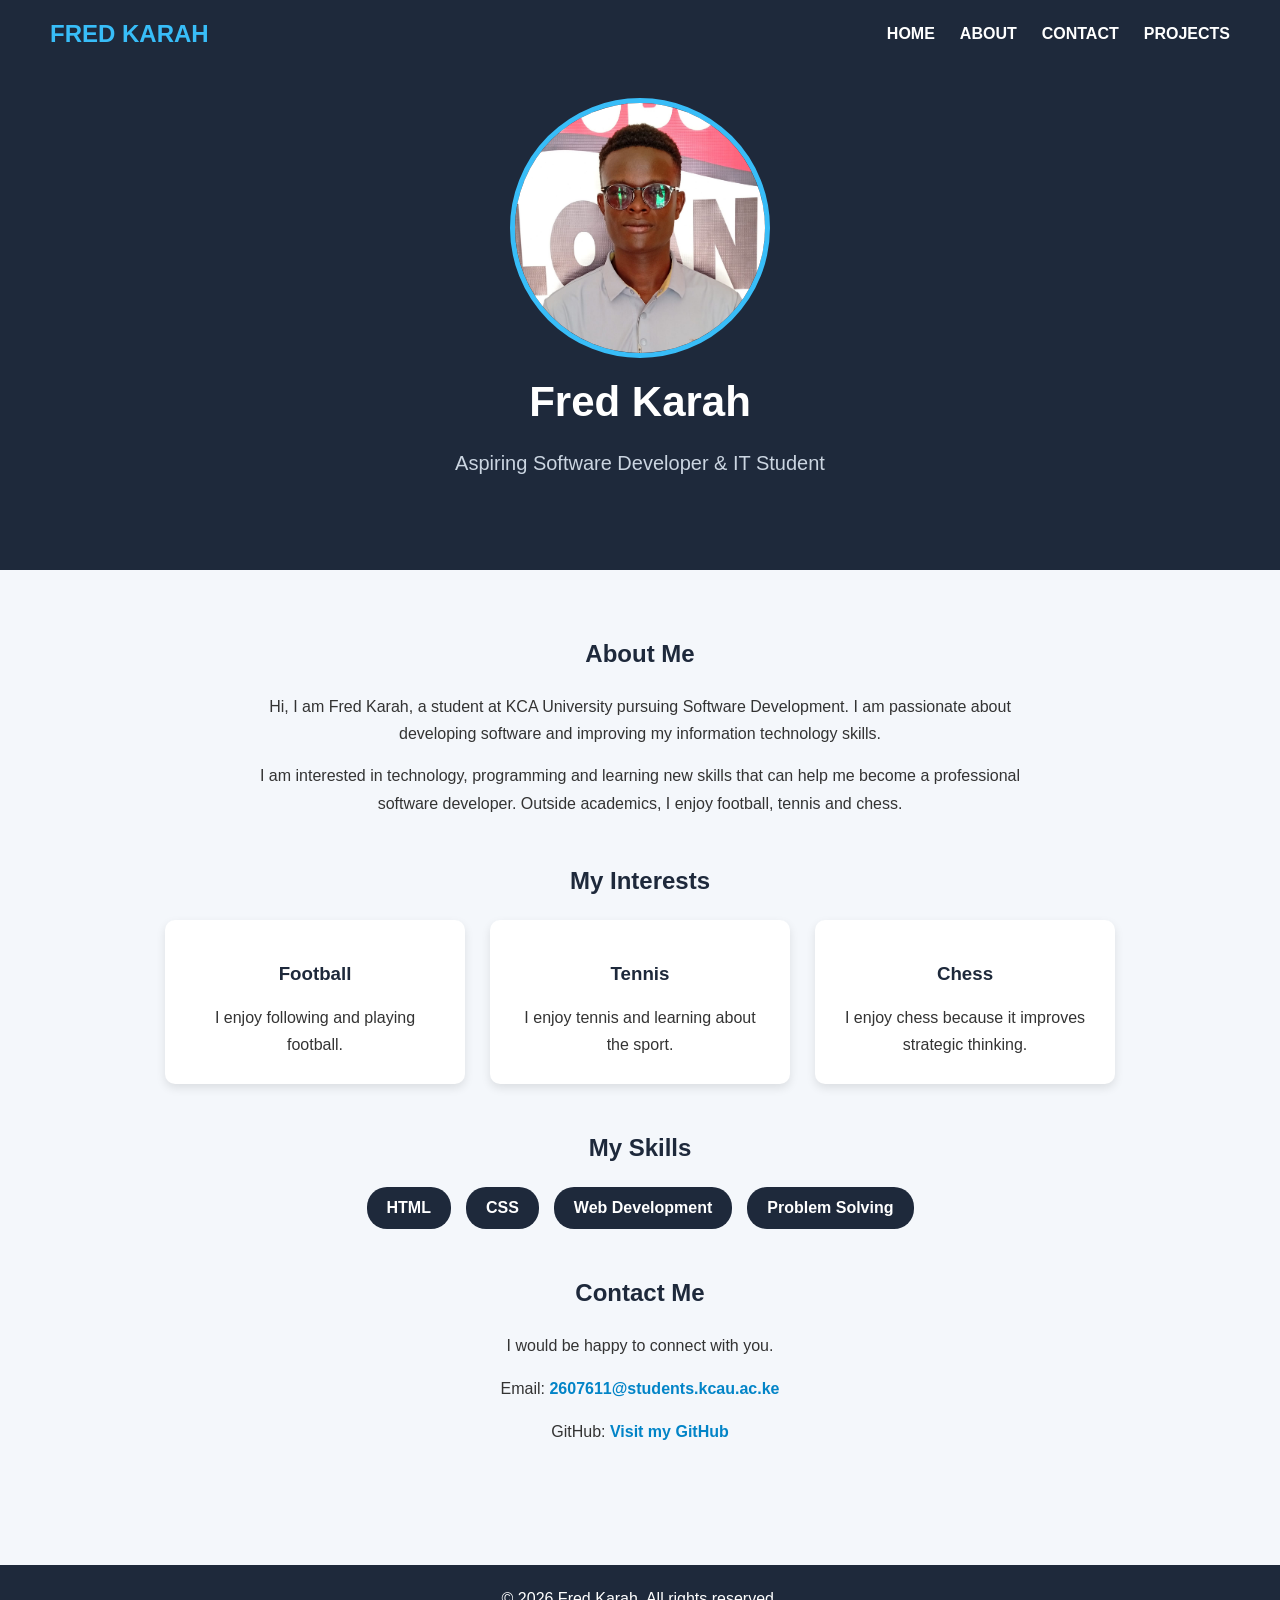
==== index.html @ dfb70fa8 "Initial portfolio website" ====
<!DOCTYPE html>
<html lang="en">

<head>
    <meta charset="UTF-8">
    <meta name="viewport" content="width=device-width, initial-scale=1.0">
    <title>Fred Karah | Portfolio</title>
    <link rel="stylesheet" href="style.css">
</head>

<body>

    <!-- Header / Hero Section -->
    <header class="hero">

        <nav>
            <div class="logo">FRED KARAH</div>

            <div class="nav-links">
                <a href="index.html">HOME</a>
                <a href="#about">ABOUT</a>
                <a href="#contact">CONTACT</a>
                <a href="projects.html">PROJECTS</a>
            </div>
        </nav>

        <div class="hero-content">
            <img src="pictures/fred-photo.jpg"
                 alt="Professional photo of Fred Karah"
                 width="250"
                 height="250"
                 class="profile-photo">

            <h1>Fred Karah</h1>

            <p class="tagline">
                Aspiring Software Developer &amp; IT Student
            </p>
        </div>

    </header>

    <!-- Main Content -->
    <main>

        <!-- About Section -->
        <section id="about" class="about-section">

            <h2>About Me</h2>

            <p>
                Hi, I am Fred Karah, a student at KCA University pursuing
                Software Development. I am passionate about developing
                software and improving my information technology skills.
            </p>

            <p>
                I am interested in technology, programming and learning
                new skills that can help me become a professional software
                developer. Outside academics, I enjoy football, tennis
                and chess.
            </p>

        </section>

        <!-- Interests -->
        <section class="interests-section">

            <h2>My Interests</h2>

            <div class="interests">
                <div class="interest-card">
                    <h3>Football</h3>
                    <p>I enjoy following and playing football.</p>
                </div>

                <div class="interest-card">
                    <h3>Tennis</h3>
                    <p>I enjoy tennis and learning about the sport.</p>
                </div>

                <div class="interest-card">
                    <h3>Chess</h3>
                    <p>I enjoy chess because it improves strategic thinking.</p>
                </div>
            </div>

        </section>

        <!-- Skills -->
        <section class="skills-section">

            <h2>My Skills</h2>

            <div class="skills">
                <span>HTML</span>
                <span>CSS</span>
                <span>Web Development</span>
                <span>Problem Solving</span>
            </div>

        </section>

        <!-- Contact -->
        <section id="contact" class="contact-section">

            <h2>Contact Me</h2>

            <p>
                I would be happy to connect with you.
            </p>

            <p>
                Email:
                <a href="mailto:2607611@students.kcau.ac.ke">
                    2607611@students.kcau.ac.ke
                </a>
            </p>

            <p>
                GitHub:
               <a href="https://github.com/ngumifred47-cyber" target="_blank">
    Visit my GitHub
</a>
            </p>

        </section>

    </main>

    <!-- Footer -->
    <footer>
        <p>&copy; 2026 Fred Karah. All rights reserved.</p>
    </footer>

</body>

</html>
---- style.css ----
/* GENERAL PAGE STYLING */

body {
    font-family: Arial, sans-serif;
    margin: 0;
    padding: 0;
    background-color: #f4f7fb;
    color: #333;
}


/* HERO SECTION */

.hero {
    background-color: #1e293b;
    color: white;
    padding-bottom: 40px;
}


/* NAVIGATION */

nav {
    display: flex;
    justify-content: space-between;
    align-items: center;
    padding: 20px 50px;
}

.logo {
    font-size: 24px;
    font-weight: bold;
    color: #38bdf8;
}

.nav-links {
    display: flex;
    gap: 25px;
}

.nav-links a {
    color: white;
    text-decoration: none;
    font-weight: bold;
}

.nav-links a:hover {
    color: #38bdf8;
}


/* HERO CONTENT */

.hero-content {
    text-align: center;
    padding: 30px 20px;
}

.profile-photo {
    display: block;
    margin: 0 auto 20px;
    border-radius: 50%;
    border: 5px solid #38bdf8;
    object-fit: cover;
}

.hero h1 {
    font-size: 42px;
    margin: 10px 0;
}

.tagline {
    font-size: 20px;
    color: #cbd5e1;
}


/* GENERAL SECTIONS */

main {
    padding: 20px;
}

section {
    max-width: 1000px;
    margin: 50px auto;
}

h2 {
    text-align: center;
    color: #1e293b;
    margin-bottom: 25px;
}

p {
    line-height: 1.7;
}


/* ABOUT SECTION */

.about-section {
    text-align: center;
}

.about-section p {
    max-width: 800px;
    margin: 15px auto;
}


/* INTERESTS */

.interests {
    display: flex;
    justify-content: center;
    align-items: stretch;
    gap: 25px;
    flex-wrap: wrap;
}

.interest-card {
    background-color: white;
    width: 250px;
    padding: 25px;
    border-radius: 10px;
    text-align: center;
    box-shadow: 0 4px 10px rgba(0, 0, 0, 0.1);
}

.interest-card h3 {
    color: #1e293b;
}

.interest-card p {
    margin: 0;
}


/* SKILLS */

.skills {
    display: flex;
    justify-content: center;
    align-items: center;
    gap: 15px;
    flex-wrap: wrap;
}

.skills span {
    background-color: #1e293b;
    color: white;
    padding: 12px 20px;
    border-radius: 20px;
    font-weight: bold;
}


/* CONTACT */

.contact-section {
    text-align: center;
}

.contact-section a {
    color: #0284c7;
    text-decoration: none;
    font-weight: bold;
}

.contact-section a:hover {
    color: #1e293b;
    text-decoration: underline;
}


/* FOOTER */

footer {
    background-color: #1e293b;
    color: white;
    text-align: center;
    padding: 15px;
    margin-top: 50px;
}

footer p {
    margin: 5px auto;
}


/* MOBILE RESPONSIVENESS */

@media (max-width: 700px) {

    nav {
        flex-direction: column;
        gap: 20px;
        padding: 20px;
    }

    .nav-links {
        flex-wrap: wrap;
        justify-content: center;
        gap: 15px;
    }

    .hero h1 {
        font-size: 32px;
    }

    .tagline {
        font-size: 17px;
    }

}
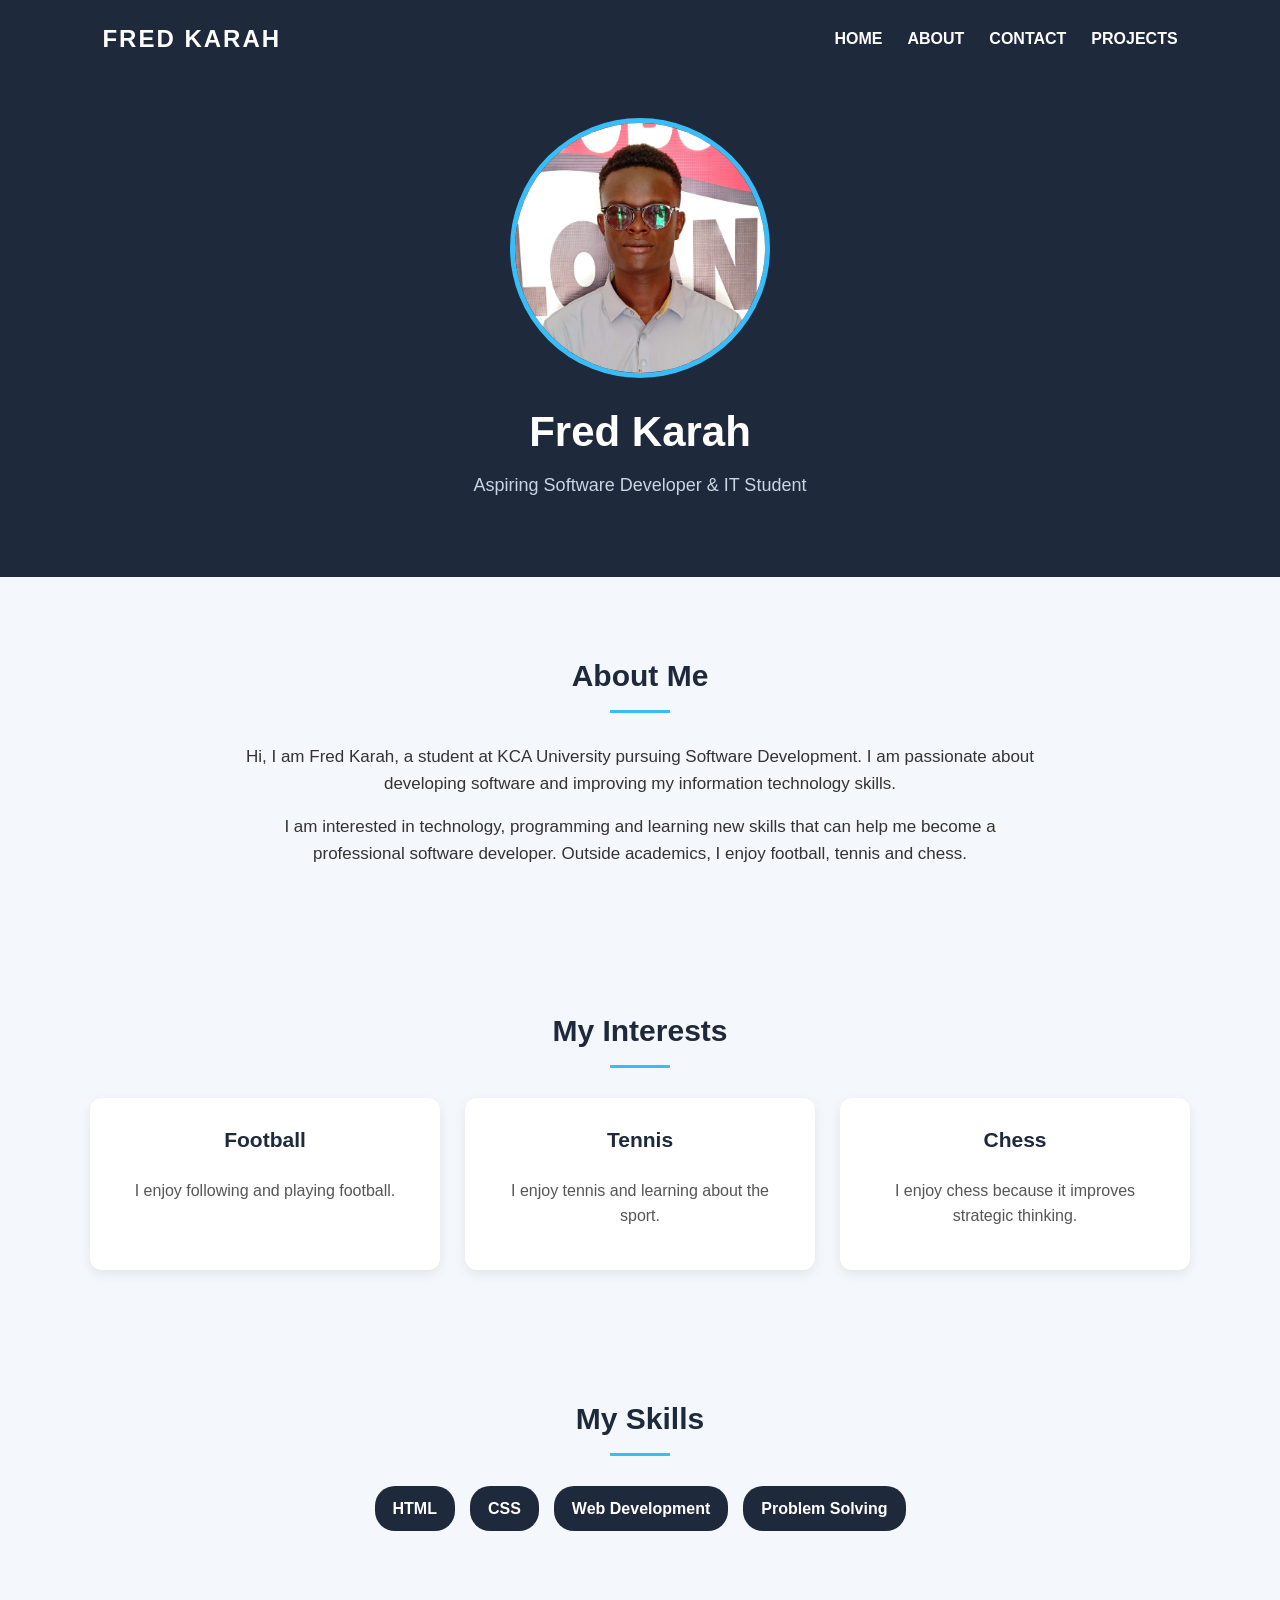
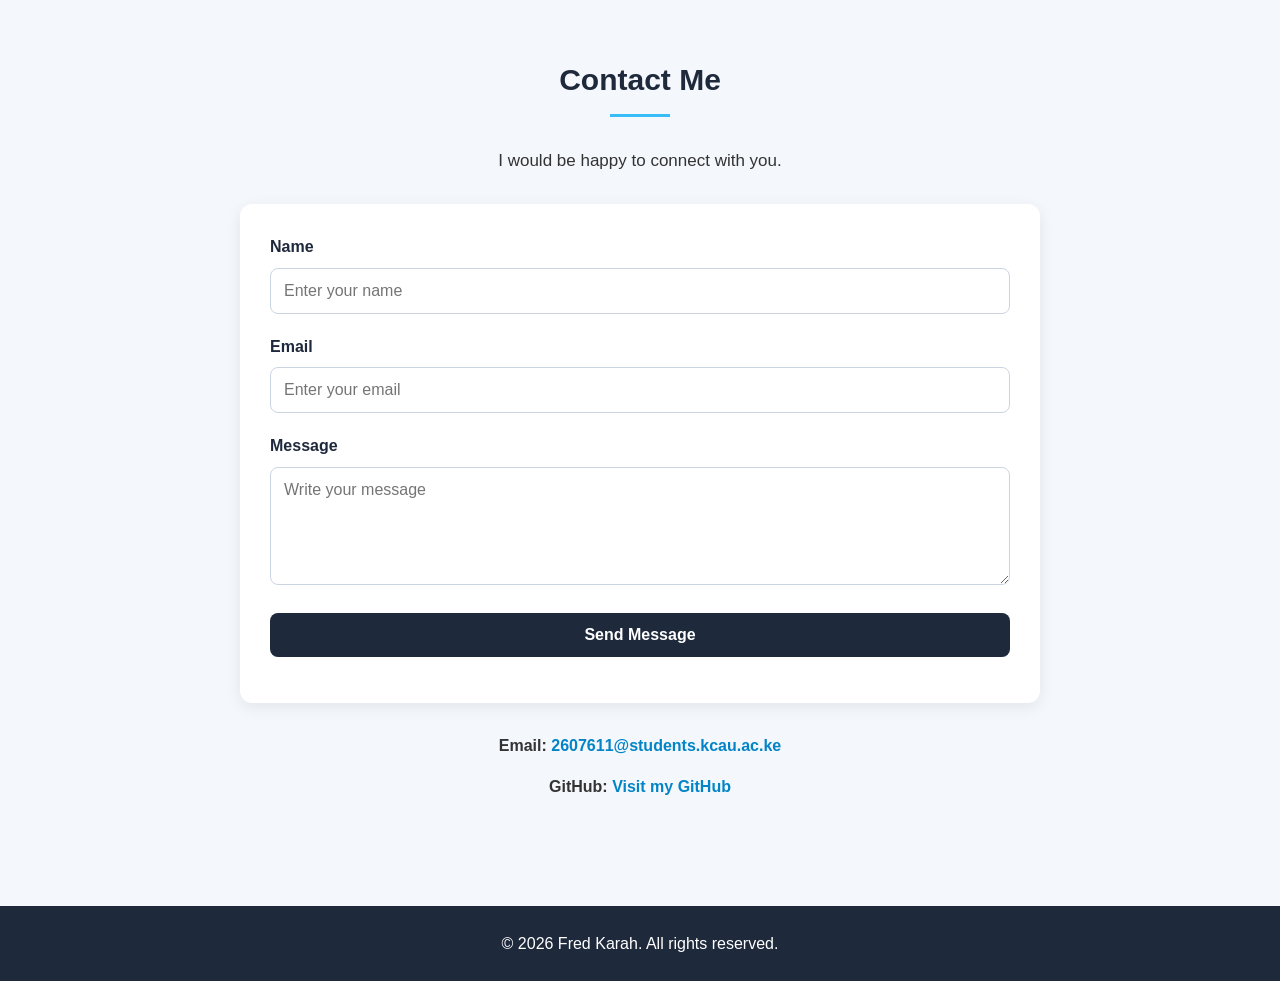
==== commit 282e09b5: "Complete Assignment 2 portfolio" ====
--- a/index.html
+++ b/index.html
@@ -4,7 +4,9 @@
 <head>
     <meta charset="UTF-8">
     <meta name="viewport" content="width=device-width, initial-scale=1.0">
+
     <title>Fred Karah | Portfolio</title>
+
     <link rel="stylesheet" href="style.css">
 </head>
 
@@ -25,20 +27,25 @@
         </nav>
 
         <div class="hero-content">
-            <img src="pictures/fred-photo.jpg"
-                 alt="Professional photo of Fred Karah"
-                 width="250"
-                 height="250"
-                 class="profile-photo">
+
+            <img
+                src="pictures/fred-photo.jpg"
+                alt="Professional photo of Fred Karah"
+                width="250"
+                height="250"
+                class="profile-photo"
+            >
 
             <h1>Fred Karah</h1>
 
             <p class="tagline">
                 Aspiring Software Developer &amp; IT Student
             </p>
+
         </div>
 
     </header>
+
 
     <!-- Main Content -->
     <main>
@@ -63,45 +70,58 @@
 
         </section>
 
-        <!-- Interests -->
+
+        <!-- Interests Section -->
         <section class="interests-section">
 
             <h2>My Interests</h2>
 
             <div class="interests">
+
                 <div class="interest-card">
                     <h3>Football</h3>
-                    <p>I enjoy following and playing football.</p>
+                    <p>
+                        I enjoy following and playing football.
+                    </p>
                 </div>
 
                 <div class="interest-card">
                     <h3>Tennis</h3>
-                    <p>I enjoy tennis and learning about the sport.</p>
+                    <p>
+                        I enjoy tennis and learning about the sport.
+                    </p>
                 </div>
 
                 <div class="interest-card">
                     <h3>Chess</h3>
-                    <p>I enjoy chess because it improves strategic thinking.</p>
-                </div>
-            </div>
-
-        </section>
-
-        <!-- Skills -->
+                    <p>
+                        I enjoy chess because it improves strategic thinking.
+                    </p>
+                </div>
+
+            </div>
+
+        </section>
+
+
+        <!-- Skills Section -->
         <section class="skills-section">
 
             <h2>My Skills</h2>
 
             <div class="skills">
+
                 <span>HTML</span>
                 <span>CSS</span>
                 <span>Web Development</span>
                 <span>Problem Solving</span>
-            </div>
-
-        </section>
-
-        <!-- Contact -->
+
+            </div>
+
+        </section>
+
+
+        <!-- Contact Section -->
         <section id="contact" class="contact-section">
 
             <h2>Contact Me</h2>
@@ -110,29 +130,114 @@
                 I would be happy to connect with you.
             </p>
 
-            <p>
-                Email:
-                <a href="mailto:2607611@students.kcau.ac.ke">
-                    2607611@students.kcau.ac.ke
-                </a>
-            </p>
-
-            <p>
-                GitHub:
-               <a href="https://github.com/ngumifred47-cyber" target="_blank">
-    Visit my GitHub
-</a>
-            </p>
+
+            <!-- Contact Form -->
+            <form id="contactForm">
+
+                <!-- Name -->
+                <div class="form-group">
+
+                    <label for="name">Name</label>
+
+                    <input
+                        type="text"
+                        id="name"
+                        name="name"
+                        placeholder="Enter your name"
+                    >
+
+                    <small id="nameError"></small>
+
+                </div>
+
+
+                <!-- Email -->
+                <div class="form-group">
+
+                    <label for="email">Email</label>
+
+                    <input
+                        type="email"
+                        id="email"
+                        name="email"
+                        placeholder="Enter your email"
+                    >
+
+                    <small id="emailError"></small>
+
+                </div>
+
+
+                <!-- Message -->
+                <div class="form-group">
+
+                    <label for="message">Message</label>
+
+                    <textarea
+                        id="message"
+                        name="message"
+                        rows="5"
+                        placeholder="Write your message"
+                    ></textarea>
+
+                    <small id="messageError"></small>
+
+                </div>
+
+
+                <!-- Submit Button -->
+                <button type="submit">
+                    Send Message
+                </button>
+
+
+                <!-- Success Message -->
+                <p id="formSuccess"></p>
+
+            </form>
+
+
+            <!-- Contact Details -->
+            <div class="contact-details">
+
+                <p>
+                    <strong>Email:</strong>
+                    <a href="mailto:2607611@students.kcau.ac.ke">
+                        2607611@students.kcau.ac.ke
+                    </a>
+                </p>
+
+                <p>
+                    <strong>GitHub:</strong>
+                    <a
+                        href="https://github.com/ngumifred47-cyber"
+                        target="_blank"
+                        rel="noopener noreferrer"
+                    >
+                        Visit my GitHub
+                    </a>
+                </p>
+
+            </div>
 
         </section>
 
     </main>
+
 
     <!-- Footer -->
     <footer>
-        <p>&copy; 2026 Fred Karah. All rights reserved.</p>
+
+        <p>
+            &copy; 2026 Fred Karah. All rights reserved.
+        </p>
+
     </footer>
 
+
+    <!-- JavaScript -->
+    <script src="script.js"></script>
+
 </body>
 
 </html>
--- a/style.css
+++ b/style.css
@@ -1,36 +1,131 @@
-/* GENERAL PAGE STYLING */
+/* ==========================================
+   CONTACT FORM
+   ========================================== */
+
+.form-group {
+    margin-bottom: 20px;
+}
+
+.form-group label {
+    display: block;
+    margin-bottom: 8px;
+    font-weight: bold;
+}
+
+.form-group input,
+.form-group textarea {
+    width: 100%;
+    padding: 12px;
+    border: 1px solid #cbd5e1;
+    border-radius: 8px;
+    box-sizing: border-box;
+    font-family: Arial, sans-serif;
+    font-size: 16px;
+}
+
+.form-group input:focus,
+.form-group textarea:focus {
+    outline: none;
+    border-color: #38bdf8;
+}
+
+.form-group small {
+    display: block;
+    margin-top: 5px;
+    font-size: 14px;
+    font-weight: bold;
+}
+
+#contactForm button {
+    padding: 12px 24px;
+    border: none;
+    border-radius: 8px;
+    cursor: pointer;
+    background: #1e293b;
+    color: white;
+    font-size: 16px;
+}
+
+#contactForm button:hover {
+    background: #38bdf8;
+}
+
+#formSuccess {
+    margin-top: 15px;
+    font-weight: bold;
+}
+
+.contact-details {
+    margin-top: 25px;
+}
+Now test it
+
+Open index.html in your browser and:
+
+Go to CONTACT.
+Click Send Message with everything empty → you should get validation errors.
+Enter something like:
+Name: Fred
+Email: fred@
+Message: Hello
+Click Send → it should say “Please enter a valid email address.”
+Change email to fred@example.com.
+Click Send → you should get “Message sent successfully!”
+Go to PROJECTS and test ALL / WEB / FOOTBALL / COURSEWORK to make sure the filters still work.
+
+This now satisfies the core JavaScript interaction + client-side contact-form validation requirements from the assignment.
+
+the syling and everything is gone
+
+Yeah bro — my bad. I gave you the HTML/JS but I didn't preserve the full styling you already had. Your style.css is what controls the whole look.
+
+Don't change your HTML again. Let's fix this properly by replacing your entire style.css with a complete version that styles both the portfolio and projects page, including the new contact form.
+
+Replace everything inside style.css with this:
+
+/* ==========================================
+   GENERAL PAGE STYLING
+   ========================================== */
+
+* {
+    box-sizing: border-box;
+}
+
+html {
+    scroll-behavior: smooth;
+}
 
 body {
-    font-family: Arial, sans-serif;
     margin: 0;
     padding: 0;
-    background-color: #f4f7fb;
+    font-family: Arial, sans-serif;
+    background: #f4f7fb;
     color: #333;
-}
-
-
-/* HERO SECTION */
+    line-height: 1.6;
+}
+
+
+/* ==========================================
+   HEADER / HERO
+   ========================================== */
 
 .hero {
-    background-color: #1e293b;
+    background: #1e293b;
     color: white;
     padding-bottom: 40px;
 }
-
-
-/* NAVIGATION */
 
 nav {
     display: flex;
     justify-content: space-between;
     align-items: center;
-    padding: 20px 50px;
+    padding: 20px 8%;
 }
 
 .logo {
     font-size: 24px;
     font-weight: bold;
-    color: #38bdf8;
+    letter-spacing: 2px;
 }
 
 .nav-links {
@@ -42,6 +137,7 @@
     color: white;
     text-decoration: none;
     font-weight: bold;
+    transition: 0.3s;
 }
 
 .nav-links a:hover {
@@ -49,15 +145,19 @@
 }
 
 
-/* HERO CONTENT */
+/* ==========================================
+   HERO CONTENT
+   ========================================== */
 
 .hero-content {
     text-align: center;
-    padding: 30px 20px;
+    padding: 40px 20px 20px;
 }
 
 .profile-photo {
     display: block;
+    width: 250px;
+    height: 250px;
     margin: 0 auto 20px;
     border-radius: 50%;
     border: 5px solid #38bdf8;
@@ -65,39 +165,52 @@
 }
 
 .hero h1 {
+    margin: 15px 0 5px;
     font-size: 42px;
-    margin: 10px 0;
+    color: white;
 }
 
 .tagline {
-    font-size: 20px;
+    font-size: 18px;
     color: #cbd5e1;
-}
-
-
-/* GENERAL SECTIONS */
+    margin-top: 5px;
+}
+
+
+/* ==========================================
+   MAIN CONTENT
+   ========================================== */
 
 main {
-    padding: 20px;
+    width: 90%;
+    max-width: 1100px;
+    margin: 0 auto;
 }
 
 section {
-    max-width: 1000px;
-    margin: 50px auto;
-}
-
-h2 {
+    padding: 50px 0;
+}
+
+section h2 {
     text-align: center;
     color: #1e293b;
-    margin-bottom: 25px;
-}
-
-p {
-    line-height: 1.7;
-}
-
-
-/* ABOUT SECTION */
+    font-size: 30px;
+    margin-bottom: 30px;
+}
+
+section h2::after {
+    content: "";
+    display: block;
+    width: 60px;
+    height: 3px;
+    background: #38bdf8;
+    margin: 10px auto 0;
+}
+
+
+/* ==========================================
+   ABOUT SECTION
+   ========================================== */
 
 .about-section {
     text-align: center;
@@ -106,97 +219,338 @@
 .about-section p {
     max-width: 800px;
     margin: 15px auto;
-}
-
-
-/* INTERESTS */
+    font-size: 17px;
+}
+
+
+/* ==========================================
+   INTERESTS / PROJECT CARDS
+   ========================================== */
 
 .interests {
-    display: flex;
+    display: grid;
+    grid-template-columns: repeat(3, 1fr);
+    gap: 25px;
     justify-content: center;
-    align-items: stretch;
-    gap: 25px;
-    flex-wrap: wrap;
 }
 
 .interest-card {
-    background-color: white;
-    width: 250px;
+    background: white;
     padding: 25px;
-    border-radius: 10px;
-    text-align: center;
-    box-shadow: 0 4px 10px rgba(0, 0, 0, 0.1);
+    border-radius: 12px;
+    box-shadow: 0 4px 12px rgba(0, 0, 0, 0.08);
+    text-align: center;
+    transition: transform 0.3s, box-shadow 0.3s;
+}
+
+.interest-card:hover {
+    transform: translateY(-5px);
+    box-shadow: 0 8px 20px rgba(0, 0, 0, 0.12);
 }
 
 .interest-card h3 {
     color: #1e293b;
+    margin-top: 0;
+    font-size: 21px;
 }
 
 .interest-card p {
-    margin: 0;
-}
-
-
-/* SKILLS */
+    color: #555;
+}
+
+
+/* ==========================================
+   SKILLS - ASSIGNMENT 1
+   ========================================== */
 
 .skills {
     display: flex;
     justify-content: center;
     align-items: center;
+    flex-wrap: wrap;
     gap: 15px;
+}
+
+.skills span {
+    background: #1e293b;
+    color: white;
+    padding: 10px 18px;
+    border-radius: 20px;
+    font-weight: bold;
+}
+
+
+/* ==========================================
+   PROJECT FILTER BUTTONS
+   ========================================== */
+
+.filter-buttons {
+    display: flex;
+    justify-content: center;
     flex-wrap: wrap;
-}
-
-.skills span {
-    background-color: #1e293b;
-    color: white;
-    padding: 12px 20px;
+    gap: 12px;
+    margin-bottom: 35px;
+}
+
+.filter-buttons button {
+    background: #1e293b;
+    color: white;
+    border: none;
+    padding: 11px 20px;
+    border-radius: 8px;
+    cursor: pointer;
+    font-weight: bold;
+    transition: 0.3s;
+}
+
+.filter-buttons button:hover {
+    background: #38bdf8;
+    color: #1e293b;
+}
+
+
+/* ==========================================
+   PROJECT LINKS
+   ========================================== */
+
+.project-link {
+    display: inline-block;
+    margin-top: 10px;
+    padding: 10px 18px;
+    background: #1e293b;
+    color: white;
+    text-decoration: none;
+    border-radius: 8px;
+    font-weight: bold;
+    transition: 0.3s;
+}
+
+.project-link:hover {
+    background: #38bdf8;
+    color: #1e293b;
+}
+
+
+/* ==========================================
+   PROJECT SKILLS / PROGRESS BARS
+   ========================================== */
+
+.skills-container {
+    max-width: 800px;
+    margin: 0 auto;
+}
+
+.skill {
+    background: white;
+    padding: 20px;
+    margin-bottom: 18px;
+    border-radius: 10px;
+    box-shadow: 0 3px 10px rgba(0, 0, 0, 0.06);
+}
+
+.skill-name {
+    display: flex;
+    justify-content: space-between;
+    font-weight: bold;
+    margin-bottom: 8px;
+}
+
+.skill-bar {
+    width: 100%;
+    height: 12px;
+    background: #e2e8f0;
     border-radius: 20px;
-    font-weight: bold;
-}
-
-
-/* CONTACT */
+    overflow: hidden;
+}
+
+.skill-level {
+    height: 100%;
+    background: #38bdf8;
+    border-radius: 20px;
+}
+
+
+/* Skill percentages */
+
+.skill-level.html {
+    width: 90%;
+}
+
+.skill-level.css {
+    width: 85%;
+}
+
+.skill-level.javascript {
+    width: 70%;
+}
+
+.skill-level.git {
+    width: 75%;
+}
+
+.skill-level.responsive {
+    width: 80%;
+}
+
+
+/* ==========================================
+   SERVICES
+   ========================================== */
+
+.services-container {
+    display: grid;
+    grid-template-columns: repeat(3, 1fr);
+    gap: 25px;
+}
+
+.service-card {
+    background: white;
+    padding: 25px;
+    border-radius: 12px;
+    text-align: center;
+    box-shadow: 0 4px 12px rgba(0, 0, 0, 0.08);
+    transition: transform 0.3s;
+}
+
+.service-card:hover {
+    transform: translateY(-5px);
+}
+
+.service-card h3 {
+    color: #1e293b;
+}
+
+
+/* ==========================================
+   CONTACT SECTION
+   ========================================== */
 
 .contact-section {
-    text-align: center;
-}
-
-.contact-section a {
+    max-width: 800px;
+    margin: 0 auto;
+    text-align: center;
+}
+
+.contact-section > p {
+    font-size: 17px;
+}
+
+
+/* ==========================================
+   CONTACT FORM
+   ========================================== */
+
+#contactForm {
+    background: white;
+    padding: 30px;
+    margin: 30px auto;
+    border-radius: 12px;
+    box-shadow: 0 4px 15px rgba(0, 0, 0, 0.08);
+    text-align: left;
+}
+
+.form-group {
+    margin-bottom: 20px;
+}
+
+.form-group label {
+    display: block;
+    margin-bottom: 8px;
+    font-weight: bold;
+    color: #1e293b;
+}
+
+.form-group input,
+.form-group textarea {
+    width: 100%;
+    padding: 13px;
+    border: 1px solid #cbd5e1;
+    border-radius: 8px;
+    font-family: Arial, sans-serif;
+    font-size: 16px;
+    resize: vertical;
+}
+
+.form-group input:focus,
+.form-group textarea:focus {
+    outline: none;
+    border-color: #38bdf8;
+}
+
+.form-group small {
+    display: block;
+    margin-top: 5px;
+    font-size: 14px;
+    font-weight: bold;
+}
+
+#contactForm button {
+    display: block;
+    width: 100%;
+    padding: 13px;
+    background: #1e293b;
+    color: white;
+    border: none;
+    border-radius: 8px;
+    font-size: 16px;
+    font-weight: bold;
+    cursor: pointer;
+    transition: 0.3s;
+}
+
+#contactForm button:hover {
+    background: #38bdf8;
+    color: #1e293b;
+}
+
+#formSuccess {
+    margin-top: 15px;
+    text-align: center;
+    font-weight: bold;
+    color: #15803d;
+}
+
+.contact-details {
+    margin-top: 25px;
+}
+
+.contact-details a {
     color: #0284c7;
     text-decoration: none;
     font-weight: bold;
 }
 
-.contact-section a:hover {
-    color: #1e293b;
+.contact-details a:hover {
     text-decoration: underline;
 }
 
 
-/* FOOTER */
+/* ==========================================
+   FOOTER
+   ========================================== */
 
 footer {
-    background-color: #1e293b;
-    color: white;
-    text-align: center;
-    padding: 15px;
-    margin-top: 50px;
+    margin-top: 40px;
+    padding: 25px;
+    background: #1e293b;
+    color: white;
+    text-align: center;
 }
 
 footer p {
-    margin: 5px auto;
-}
-
-
-/* MOBILE RESPONSIVENESS */
-
-@media (max-width: 700px) {
+    margin: 0;
+}
+
+
+/* ==========================================
+   RESPONSIVE DESIGN
+   ========================================== */
+
+@media (max-width: 768px) {
 
     nav {
         flex-direction: column;
-        gap: 20px;
-        padding: 20px;
+        gap: 15px;
     }
 
     .nav-links {
@@ -206,11 +560,58 @@
     }
 
     .hero h1 {
-        font-size: 32px;
+        font-size: 34px;
+    }
+
+    .profile-photo {
+        width: 200px;
+        height: 200px;
+    }
+
+    .interests {
+        grid-template-columns: 1fr;
+    }
+
+    .services-container {
+        grid-template-columns: 1fr;
+    }
+
+    main {
+        width: 92%;
+    }
+
+    section {
+        padding: 35px 0;
+    }
+
+}
+
+
+@media (max-width: 480px) {
+
+    .logo {
+        font-size: 20px;
+    }
+
+    .nav-links a {
+        font-size: 13px;
+    }
+
+    .hero h1 {
+        font-size: 30px;
     }
 
     .tagline {
-        font-size: 17px;
+        font-size: 16px;
+    }
+
+    .profile-photo {
+        width: 170px;
+        height: 170px;
+    }
+
+    #contactForm {
+        padding: 20px;
     }
 
 }
